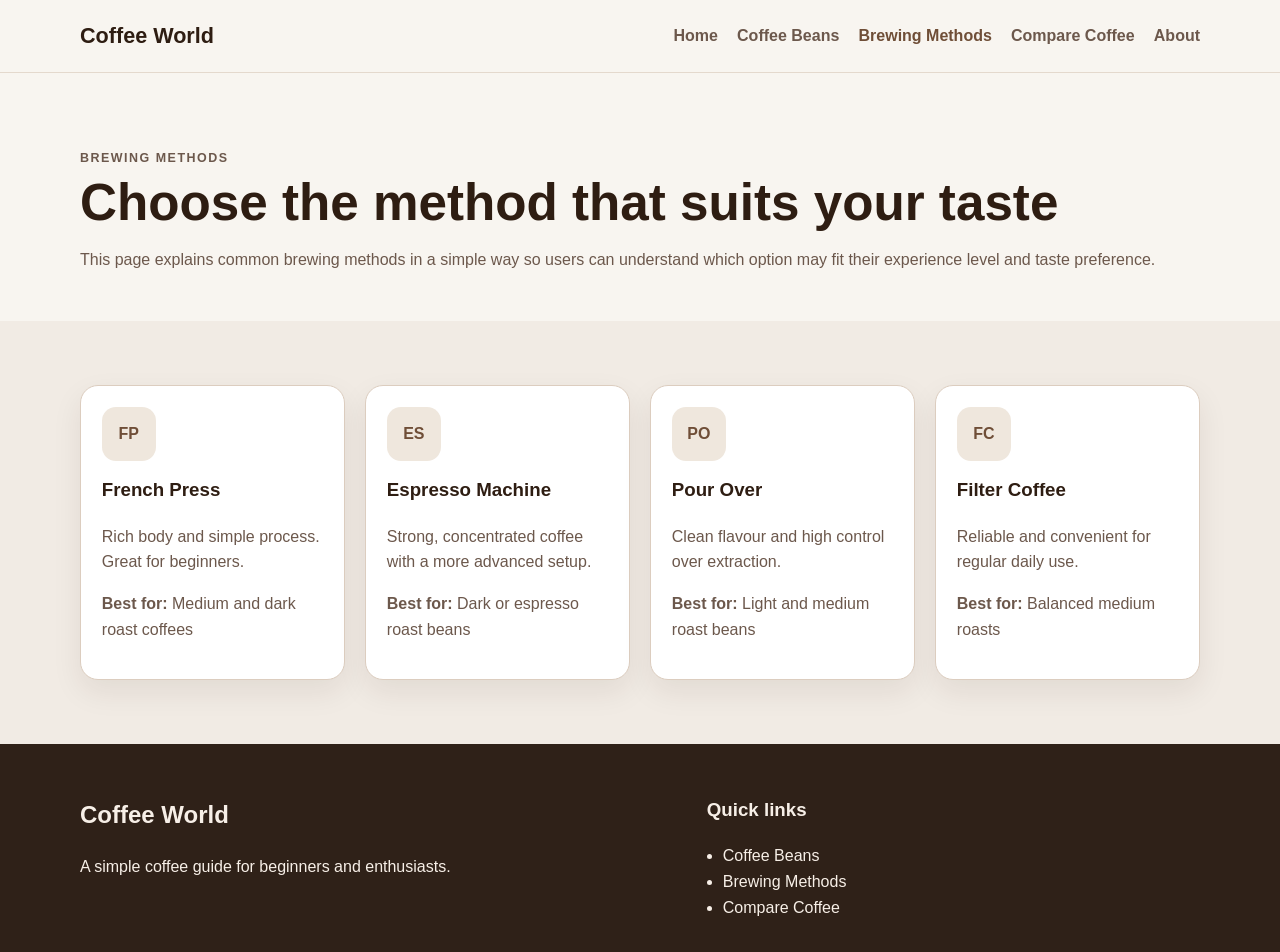
==== brewing-methods.html @ 9f6831d2 "Added responsive layout and page images" ====
<!DOCTYPE html><html lang="en"><head><meta charset="UTF-8"><meta name="viewport" content="width=device-width, initial-scale=1.0"><title>Brewing Methods | Coffee World</title><meta name="description" content="Coffee World helps beginners and intermediate coffee drinkers compare beans, roast levels and brewing methods in one place."><link rel="stylesheet" href="style.css"></head><body><header class="site-header"><div class="container nav"><a href="index.html" class="logo">Coffee World</a><button class="menu-toggle" aria-label="Toggle navigation" aria-expanded="false">☰</button><nav class="site-nav" aria-label="Main navigation"><a href="index.html" class="">Home</a>
<a href="coffee-beans.html" class="">Coffee Beans</a>
<a href="brewing-methods.html" class="active">Brewing Methods</a>
<a href="compare.html" class="">Compare Coffee</a>
<a href="about.html" class="">About</a></nav></div></header><main><section class="page-title"><div class="container"><p class="eyebrow">Brewing Methods</p><h1>Choose the method that suits your taste</h1><p>This page explains common brewing methods in a simple way so users can understand which option may fit their experience level and taste preference.</p></div></section><section class="section alt"><div class="container"><div class="card-grid four"><article class="card"><div class="brew-icon">FP</div><h3>French Press</h3><p>Rich body and simple process. Great for beginners.</p><p><strong>Best for:</strong> Medium and dark roast coffees</p></article><article class="card"><div class="brew-icon">ES</div><h3>Espresso Machine</h3><p>Strong, concentrated coffee with a more advanced setup.</p><p><strong>Best for:</strong> Dark or espresso roast beans</p></article><article class="card"><div class="brew-icon">PO</div><h3>Pour Over</h3><p>Clean flavour and high control over extraction.</p><p><strong>Best for:</strong> Light and medium roast beans</p></article><article class="card"><div class="brew-icon">FC</div><h3>Filter Coffee</h3><p>Reliable and convenient for regular daily use.</p><p><strong>Best for:</strong> Balanced medium roasts</p></article></div></div></section></main><footer class="site-footer"><div class="container footer-grid"><div><h2>Coffee World</h2><p>A simple coffee guide for beginners and enthusiasts.</p></div><div><h3>Quick links</h3><ul class="footer-links"><li><a href="coffee-beans.html">Coffee Beans</a></li><li><a href="brewing-methods.html">Brewing Methods</a></li><li><a href="compare.html">Compare Coffee</a></li></ul></div></div></footer><script src="script.js"></script></body></html>
---- style.css ----
*,
*::before,
*::after {
    box-sizing: border-box
}

:root {
    --bg: #f8f5f0;
    --surface: #fff;
    --surface-alt: #efe7dd;
    --text: #2e1d12;
    --muted: #6c584c;
    --border: #dccdbf;
    --accent: #6f4e37;
    --accent-dark: #4e3527;
    --shadow: 0 12px 30px rgba(46, 29, 18, .08);
    --radius: 18px;
    --container: 1120px
}

html {
    scroll-behavior: smooth
}

body {
    margin: 0;
    font-family: Arial, Helvetica, sans-serif;
    background: var(--bg);
    color: var(--text);
    line-height: 1.6
}

a {
    color: inherit;
    text-decoration: none
}

.container {
    width: min(100% - 2rem, var(--container));
    margin-inline: auto
}

.site-header {
    position: sticky;
    top: 0;
    z-index: 10;
    background: rgba(248, 245, 240, .96);
    backdrop-filter: blur(10px);
    border-bottom: 1px solid rgba(220, 205, 191, .7)
}

.nav {
    min-height: 72px;
    display: flex;
    justify-content: space-between;
    align-items: center;
    gap: 1rem
}

.logo {
    font-size: 1.35rem;
    font-weight: 800
}

.site-nav {
    display: flex;
    align-items: center;
    gap: 1.2rem
}

.site-nav a {
    color: var(--muted);
    font-weight: 700
}

.site-nav a:hover,
.site-nav a.active {
    color: var(--accent)
}

.menu-toggle {
    display: none;
    border: 1px solid var(--border);
    background: var(--surface);
    border-radius: 12px;
    padding: .55rem .8rem;
    font-size: 1.2rem;
    cursor: pointer
}

.hero {
    padding: 5rem 0 4rem;
    background: radial-gradient(circle at top right, rgba(111, 78, 55, .18), transparent 30%), linear-gradient(180deg, #f3ede6 0%, var(--bg) 100%)
}

.hero-grid {
    display: grid;
    grid-template-columns: 1.1fr .9fr;
    gap: 2rem;
    align-items: center
}

.eyebrow {
    text-transform: uppercase;
    letter-spacing: .12em;
    font-size: .78rem;
    font-weight: 800;
    color: var(--accent);
    margin-bottom: .35rem
}

.hero h1,
.page-title h1,
.section-heading h2 {
    line-height: 1.1;
    margin: 0 0 1rem
}

.hero h1 {
    font-size: clamp(2.5rem, 5vw, 4.4rem)
}

.page-title h1 {
    font-size: clamp(2.2rem, 4vw, 3.5rem)
}

.hero-text,
.page-title p,
.section-heading p,
.card p,
.info-box p,
.info-box li {
    color: var(--muted)
}

.hero-actions {
    display: flex;
    flex-wrap: wrap;
    gap: 1rem;
    margin-top: 1.5rem
}

.btn {
    display: inline-flex;
    align-items: center;
    justify-content: center;
    border-radius: 999px;
    padding: .85rem 1.2rem;
    font-weight: 800;
    border: 1px solid transparent;
    cursor: pointer
}

.btn-primary {
    background: var(--accent);
    color: #fff
}

.btn-primary:hover {
    background: var(--accent-dark)
}

.btn-secondary {
    background: var(--surface);
    border-color: var(--border)
}

.btn-small {
    padding: .7rem 1rem;
    background: var(--surface-alt);
    border-color: var(--border)
}

.hero-visual,
.card,
.info-box,
.table-wrap {
    background: var(--surface);
    border: 1px solid var(--border);
    border-radius: var(--radius);
    box-shadow: var(--shadow)
}

.hero-visual {
    min-height: 380px;
    padding: 1.5rem;
    position: relative;
    overflow: hidden
}

.bean {
    position: absolute;
    width: 110px;
    height: 70px;
    border-radius: 50%;
    background: linear-gradient(145deg, #855d43, #5a3d2c);
    transform: rotate(-28deg);
    opacity: .9
}

.bean::after {
    content: "";
    position: absolute;
    inset: 14px 49px;
    width: 5px;
    background: rgba(255, 255, 255, .4);
    border-radius: 10px
}

.bean-1 {
    top: 24px;
    right: 20px
}

.bean-2 {
    top: 120px;
    left: 36px
}

.bean-3 {
    bottom: 34px;
    right: 75px
}

.hero-panel {
    position: absolute;
    left: 1.5rem;
    right: 1.5rem;
    bottom: 1.5rem;
    background: rgba(255, 255, 255, .92);
    border: 1px solid var(--border);
    border-radius: 16px;
    padding: 1rem 1.1rem
}

.hero-panel h2 {
    margin: 0 0 .5rem;
    font-size: 1.15rem
}

.section {
    padding: 4rem 0
}

.section.alt {
    background: #f1ebe4
}

.page-title {
    padding: 4rem 0 2rem
}

.section-heading {
    max-width: 760px;
    margin-bottom: 1.8rem
}

.card-grid {
    display: grid;
    gap: 1.25rem
}

.card-grid.three {
    grid-template-columns: repeat(3, 1fr)
}

.card-grid.four {
    grid-template-columns: repeat(4, 1fr)
}

.card {
    padding: 1.3rem
}

.card h3 {
    margin-top: 0
}

.card a {
    display: inline-block;
    margin-top: .6rem;
    color: var(--accent);
    font-weight: 800
}

.story-grid,
.aims-grid {
    display: grid;
    grid-template-columns: 1fr 1fr;
    gap: 1.5rem
}

.info-box {
    padding: 1.4rem
}

.info-box h2,
.info-box h3 {
    margin-top: 0
}

.shortcut-section {
    padding: 4rem 0;
    background: var(--surface-alt)
}

.shortcut-card {
    min-height: 220px;
    display: flex;
    flex-direction: column;
    justify-content: space-between
}

.filters {
    display: flex;
    flex-wrap: wrap;
    gap: .7rem;
    margin-bottom: 1.2rem
}

.filter-pill {
    background: var(--surface);
    border: 1px solid var(--border);
    border-radius: 999px;
    padding: .65rem 1rem;
    font-weight: 800;
    color: var(--muted)
}

.bean-visual {
    height: 170px;
    border-radius: 14px;
    margin-bottom: 1rem
}

.brazil {
    background: linear-gradient(120deg, #d9c1a8, #8f664c)
}

.ethiopia {
    background: linear-gradient(120deg, #efe1cc, #9f7a63)
}

.colombia {
    background: linear-gradient(120deg, #ceb59c, #7d5740)
}

.brew-icon {
    width: 54px;
    height: 54px;
    display: grid;
    place-items: center;
    border-radius: 14px;
    background: var(--surface-alt);
    color: var(--accent);
    font-weight: 900;
    margin-bottom: .9rem
}

.table-wrap {
    overflow-x: auto;
    padding: .5rem
}

table {
    width: 100%;
    min-width: 720px;
    border-collapse: collapse;
    background: var(--surface)
}

caption {
    text-align: left;
    font-weight: 800;
    padding: .8rem;
    color: var(--muted)
}

th,
td {
    border: 1px solid var(--border);
    padding: .95rem;
    text-align: left
}

th {
    background: var(--surface-alt)
}

.site-footer {
    background: #2f2118;
    color: #f7efe7;
    padding: 2rem 0
}

.footer-grid {
    display: grid;
    grid-template-columns: 1.1fr .9fr;
    gap: 1.5rem
}

.footer-links {
    margin: 0;
    padding-left: 1rem
}

.footer-links a:hover {
    text-decoration: underline
}

@media(max-width:900px) {

    .hero-grid,
    .story-grid,
    .aims-grid,
    .footer-grid,
    .card-grid.three,
    .card-grid.four {
        grid-template-columns: 1fr 1fr
    }
}

@media(max-width:720px) {
    .menu-toggle {
        display: inline-flex
    }

    .site-nav {
        position: absolute;
        top: 72px;
        left: 1rem;
        right: 1rem;
        display: none;
        flex-direction: column;
        align-items: flex-start;
        background: var(--surface);
        border: 1px solid var(--border);
        border-radius: 18px;
        box-shadow: var(--shadow);
        padding: 1rem
    }

    .site-nav.open {
        display: flex
    }

    .hero-grid,
    .story-grid,
    .aims-grid,
    .footer-grid,
    .card-grid.three,
    .card-grid.four {
        grid-template-columns: 1fr
    }

    .hero {
        padding-top: 3rem
    }

    .section,
    .shortcut-section {
        padding: 3rem 0
    }
}
        /* Coffee World home hero image */
.hero-image {
    width: 100%;
    max-width: 100%;
    height: auto;
    display: block;
    border-radius: 16px;
}
/* Fresh coffee beans image */
.fresh-coffee-image {
    width: 100%;
    max-width: 420px;
    height: auto;
    display: block;
    margin: 0 auto 2rem auto;
    border-radius: 18px;
    object-fit: cover;
}
/* Coffee Beans page hero image */
.coffee-beans-hero {
    width: 100%;
    max-width: 900px;
    height: auto;
    display: block;
    margin: 0 auto 2rem auto;
    border-radius: 18px;
}
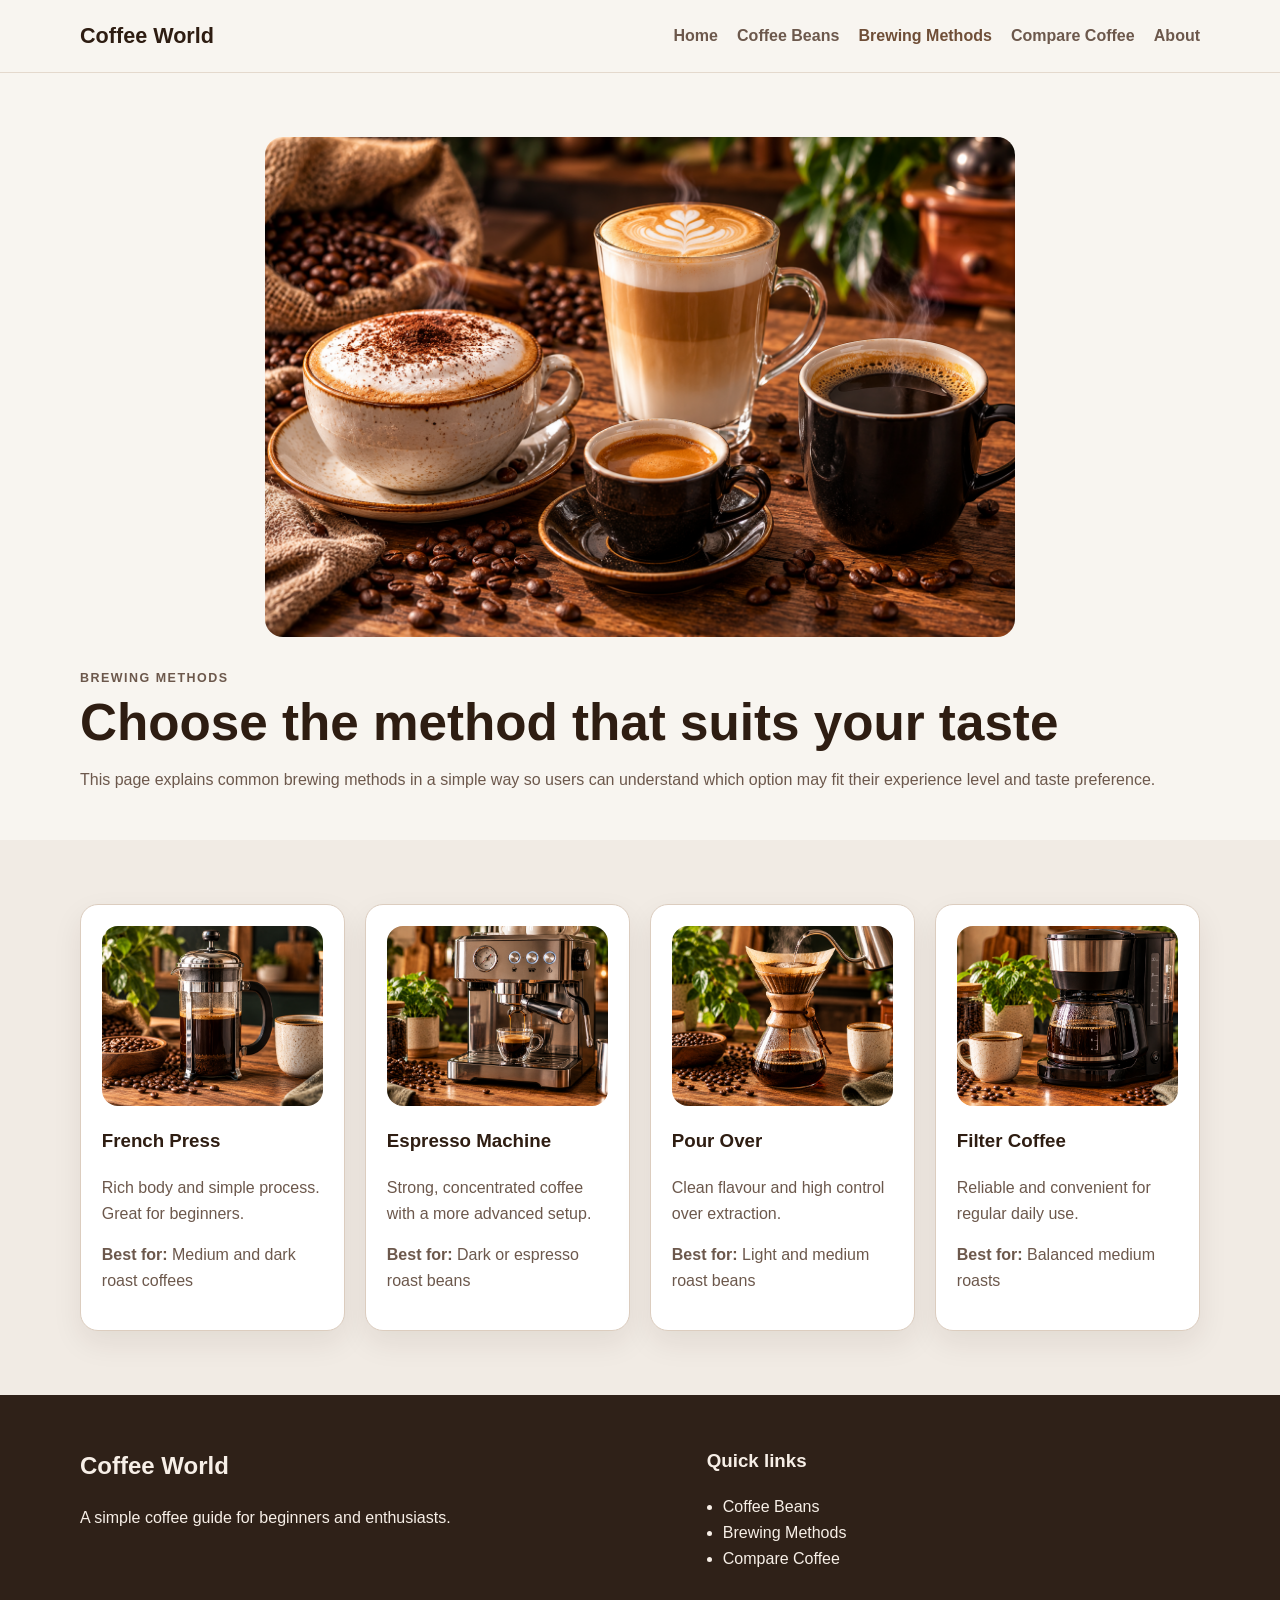
==== commit 625b8d22: "Improve website design, coffee comparison and brewing content" ====
--- a/brewing-methods.html
+++ b/brewing-methods.html
@@ -1,5 +1,98 @@
-<!DOCTYPE html><html lang="en"><head><meta charset="UTF-8"><meta name="viewport" content="width=device-width, initial-scale=1.0"><title>Brewing Methods | Coffee World</title><meta name="description" content="Coffee World helps beginners and intermediate coffee drinkers compare beans, roast levels and brewing methods in one place."><link rel="stylesheet" href="style.css"></head><body><header class="site-header"><div class="container nav"><a href="index.html" class="logo">Coffee World</a><button class="menu-toggle" aria-label="Toggle navigation" aria-expanded="false">☰</button><nav class="site-nav" aria-label="Main navigation"><a href="index.html" class="">Home</a>
-<a href="coffee-beans.html" class="">Coffee Beans</a>
-<a href="brewing-methods.html" class="active">Brewing Methods</a>
-<a href="compare.html" class="">Compare Coffee</a>
-<a href="about.html" class="">About</a></nav></div></header><main><section class="page-title"><div class="container"><p class="eyebrow">Brewing Methods</p><h1>Choose the method that suits your taste</h1><p>This page explains common brewing methods in a simple way so users can understand which option may fit their experience level and taste preference.</p></div></section><section class="section alt"><div class="container"><div class="card-grid four"><article class="card"><div class="brew-icon">FP</div><h3>French Press</h3><p>Rich body and simple process. Great for beginners.</p><p><strong>Best for:</strong> Medium and dark roast coffees</p></article><article class="card"><div class="brew-icon">ES</div><h3>Espresso Machine</h3><p>Strong, concentrated coffee with a more advanced setup.</p><p><strong>Best for:</strong> Dark or espresso roast beans</p></article><article class="card"><div class="brew-icon">PO</div><h3>Pour Over</h3><p>Clean flavour and high control over extraction.</p><p><strong>Best for:</strong> Light and medium roast beans</p></article><article class="card"><div class="brew-icon">FC</div><h3>Filter Coffee</h3><p>Reliable and convenient for regular daily use.</p><p><strong>Best for:</strong> Balanced medium roasts</p></article></div></div></section></main><footer class="site-footer"><div class="container footer-grid"><div><h2>Coffee World</h2><p>A simple coffee guide for beginners and enthusiasts.</p></div><div><h3>Quick links</h3><ul class="footer-links"><li><a href="coffee-beans.html">Coffee Beans</a></li><li><a href="brewing-methods.html">Brewing Methods</a></li><li><a href="compare.html">Compare Coffee</a></li></ul></div></div></footer><script src="script.js"></script></body></html>+<!DOCTYPE html>
+<html lang="en">
+
+<head>
+    <meta charset="UTF-8">
+    <meta name="viewport" content="width=device-width, initial-scale=1.0">
+    <title>Brewing Methods | Coffee World</title>
+    <meta name="description"
+        content="Coffee World helps beginners and intermediate coffee drinkers compare beans, roast levels and brewing methods in one place.">
+    <link rel="stylesheet" href="style.css">
+</head>
+
+<body>
+    <header class="site-header">
+        <div class="container nav"><a href="index.html" class="logo">Coffee World</a><button class="menu-toggle"
+                aria-label="Toggle navigation" aria-expanded="false">☰</button>
+            <nav class="site-nav" aria-label="Main navigation"><a href="index.html" class="">Home</a>
+                <a href="coffee-beans.html" class="">Coffee Beans</a>
+                <a href="brewing-methods.html" class="active">Brewing Methods</a>
+                <a href="compare.html" class="">Compare Coffee</a>
+                <a href="about.html" class="">About</a>
+            </nav>
+        </div>
+    </header>
+    <main>
+        <section class="page-title">
+            <div class="container">
+                <img src="images/Coffees.png"
+     alt="Cappuccino, espresso, latte and black coffee"
+     class="brewing-hero">
+                <p class="eyebrow">Brewing Methods</p>
+                <h1>Choose the method that suits your taste</h1>
+                <p>This page explains common brewing methods in a simple way so users can understand which option may
+                    fit their experience level and taste preference.</p>
+            </div>
+        </section>
+        <section class="section alt">
+            <div class="container">
+                <div class="card-grid four">
+                    <article class="card">
+                        <img src="images/French Press.png"
+     alt="French Press coffee maker"
+     class="brew-card-image">
+                        <h3>French Press</h3>
+                        <p>Rich body and simple process. Great for beginners.</p>
+                        <p><strong>Best for:</strong> Medium and dark roast coffees</p>
+                    </article>
+                    <article class="card">
+                        <img src="images/Espresso Machine.png"
+     alt="Espresso coffee machine"
+     class="brew-card-image">
+                        <h3>Espresso Machine</h3>
+                        <p>Strong, concentrated coffee with a more advanced setup.</p>
+                        <p><strong>Best for:</strong> Dark or espresso roast beans</p>
+                    </article>
+                   <article class="card">
+    <img src="images/Pour Over.png"
+         alt="Pour over coffee maker"
+         class="brew-card-image">
+
+    <h3>Pour Over</h3>
+    <p>Clean flavour and high control over extraction.</p>
+    <p><strong>Best for:</strong> Light and medium roast beans</p>
+</article>
+    <article class="card">
+    <img src="images/Filter Coffee.png"
+         alt="Filter coffee machine"
+         class="brew-card-image">
+
+    <h3>Filter Coffee</h3>
+    <p>Reliable and convenient for regular daily use.</p>
+    <p><strong>Best for:</strong> Balanced medium roasts</p>
+</article>
+                      
+                </div>
+            </div>
+        </section>
+    </main>
+    <footer class="site-footer">
+        <div class="container footer-grid">
+            <div>
+                <h2>Coffee World</h2>
+                <p>A simple coffee guide for beginners and enthusiasts.</p>
+            </div>
+            <div>
+                <h3>Quick links</h3>
+                <ul class="footer-links">
+                    <li><a href="coffee-beans.html">Coffee Beans</a></li>
+                    <li><a href="brewing-methods.html">Brewing Methods</a></li>
+                    <li><a href="compare.html">Compare Coffee</a></li>
+                </ul>
+            </div>
+        </div>
+    </footer>
+    <script src="script.js"></script>
+</body>
+
+</html>
--- a/style.css
+++ b/style.css
@@ -488,4 +488,76 @@
     display: block;
     margin: 0 auto 2rem auto;
     border-radius: 18px;
+}
+/* Coffee bean card images */
+.bean-card-image {
+    width: 100%;
+    height: 200px;
+    object-fit: cover;
+    display: block;
+    border-radius: 16px;
+    margin-bottom: 1.25rem;
+}
+/* Brewing Methods hero image */
+.brewing-hero {
+    width: 100%;
+    max-width: 750px;
+    height: auto;
+    display: block;
+    margin: 0 auto 2rem auto;
+    border-radius: 18px;
+}
+/* Brewing method card images */
+.brew-card-image {
+    width: 100%;
+    height: 180px;
+    object-fit: cover;
+    display: block;
+    border-radius: 16px;
+    margin-bottom: 1.25rem;
+}
+/* Compare Coffee hero image */
+.compare-hero {
+    width: 100%;
+    max-width: 900px;
+    height: 420px;
+    object-fit: cover;
+    display: block;
+    margin: 0 auto 2rem auto;
+    border-radius: 18px;
+}
+/* Compare table headings */
+.table-wrap thead th {
+    background-color: #6f4e37;
+    color: white;
+    font-weight: 700;
+    padding: 1rem;
+    text-align: left;
+}
+
+.table-wrap thead th:first-child {
+    border-top-left-radius: 10px;
+}
+
+.table-wrap thead th:last-child {
+    border-top-right-radius: 10px;
+}
+/* Best for comparison row */
+.best-for-row {
+    background-color: #f3eadf;
+}
+
+.best-for-row th,
+.best-for-row td {
+    font-weight: 600;
+}
+.about-hero {
+    display: block;
+    width: 100%;
+    max-width: 950px;
+    height: 430px;
+    object-fit: cover;
+    object-position: center;
+    margin: 0 auto 35px;
+    border-radius: 18px;
 }
